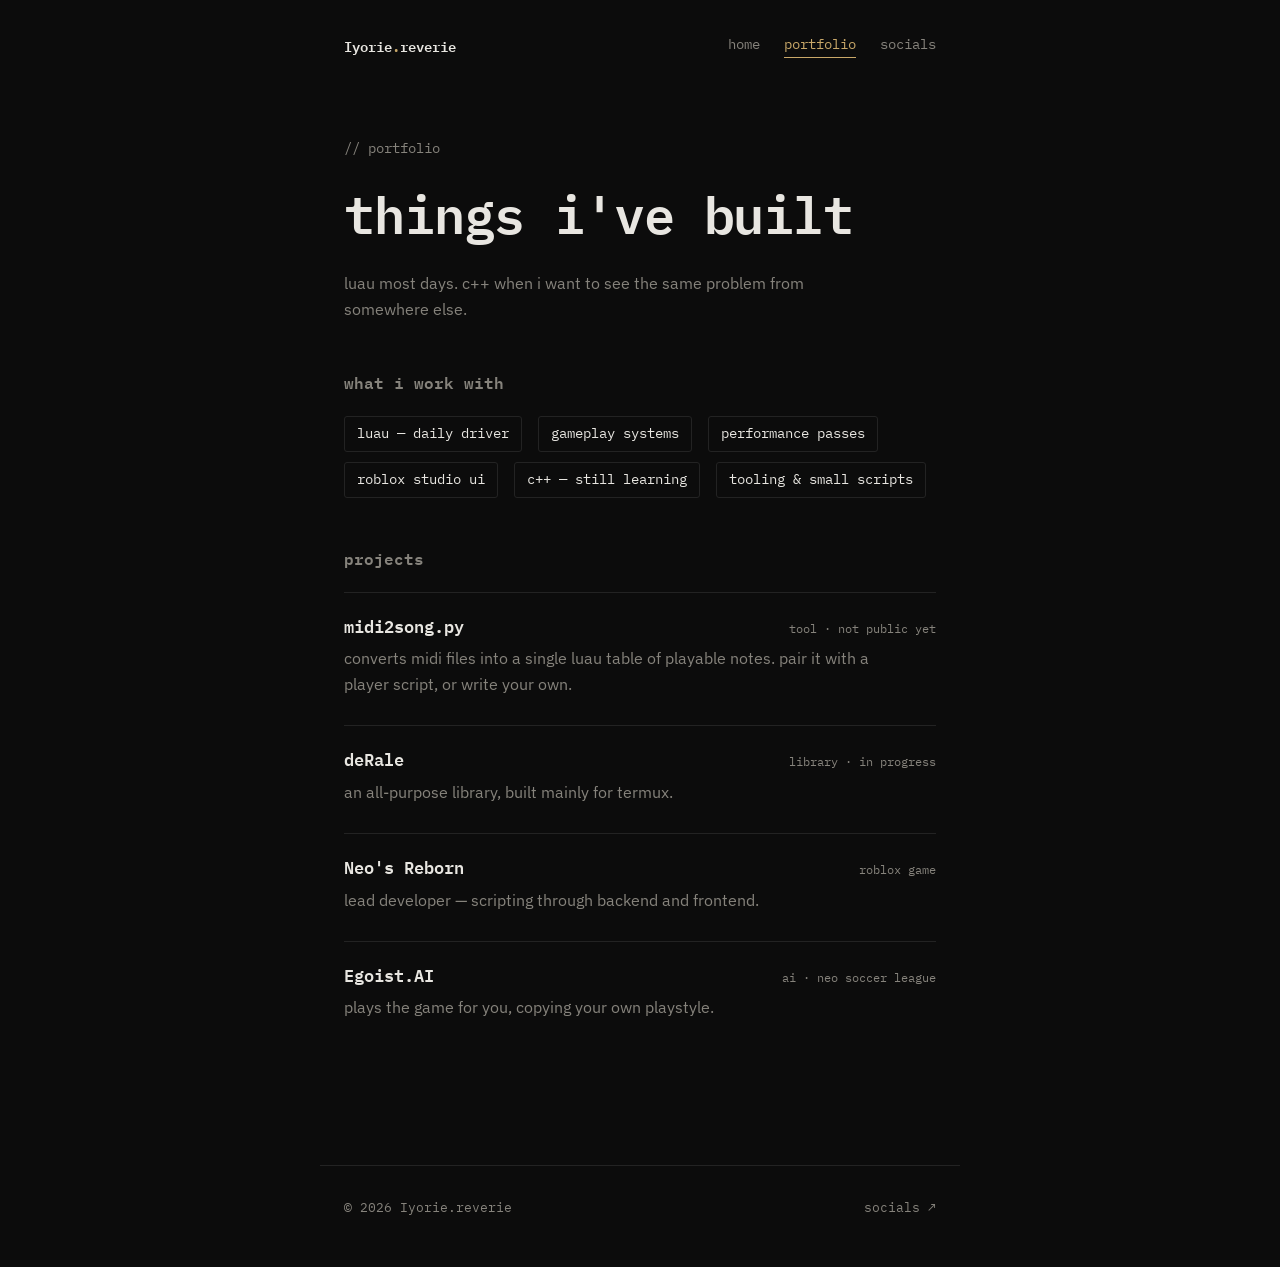
==== portfolio.html @ 6c244062 "Add files via upload" ====
<!DOCTYPE html>
<html lang="en">
<head>
<meta charset="UTF-8" />
<meta name="viewport" content="width=device-width, initial-scale=1" />
<meta name="theme-color" content="#0c0c0c" />
<title>portfolio — Iyorie.reverie</title>
<meta name="description" content="Projects and work from Iyorie.reverie — Luau, C++, and Roblox." />
<link rel="preconnect" href="https://fonts.googleapis.com">
<link rel="preconnect" href="https://fonts.gstatic.com" crossorigin>
<link href="https://fonts.googleapis.com/css2?family=IBM+Plex+Mono:wght@400;500;600;700&family=IBM+Plex+Sans:wght@400;500;600&display=swap" rel="stylesheet">
<link rel="stylesheet" href="style.css">
</head>
<body>

<header class="nav">
  <a class="brand" href="index.html">Iyorie<span class="dot">.</span>reverie</a>
  <nav class="nav-links" aria-label="primary">
    <a href="index.html">home</a>
    <a href="portfolio.html" aria-current="page">portfolio</a>
    <a href="socials.html">socials</a>
  </nav>
</header>

<main>
  <section class="page-head">
    <p class="eyebrow">// portfolio</p>
    <h1>things i've built</h1>
    <p class="lede">luau most days. c++ when i want to see the same problem from somewhere else.</p>
  </section>

  <section class="block">
    <h2>what i work with</h2>
    <ul class="tags">
      <li>luau — daily driver</li>
      <li>gameplay systems</li>
      <li>performance passes</li>
      <li>roblox studio ui</li>
      <li>c++ — still learning</li>
      <li>tooling &amp; small scripts</li>
    </ul>
  </section>

  <section class="block">
    <h2>projects</h2>
    <div class="project-list">

      <article class="project">
        <div class="project-head">
          <h3>midi2song.py</h3>
          <span class="tag">tool · not public yet</span>
        </div>
        <p>converts midi files into a single luau table of playable notes. pair it with a player script, or write your own.</p>
      </article>

      <article class="project">
        <div class="project-head">
          <h3>deRale</h3>
          <span class="tag">library · in progress</span>
        </div>
        <p>an all-purpose library, built mainly for termux.</p>
      </article>

      <article class="project">
        <div class="project-head">
          <h3>Neo's Reborn</h3>
          <span class="tag">roblox game</span>
        </div>
        <p>lead developer — scripting through backend and frontend.</p>
      </article>

      <article class="project">
        <div class="project-head">
          <h3>Egoist.AI</h3>
          <span class="tag">ai · neo soccer league</span>
        </div>
        <p>plays the game for you, copying your own playstyle.</p>
      </article>

    </div>
  </section>
</main>

<footer class="footer">
  <span>© 2026 Iyorie.reverie</span>
  <a href="socials.html">socials ↗</a>
</footer>

<script src="script.js"></script>
</body>
</html>
---- style.css ----
:root {
  --bg: #0c0c0c;
  --fg: #e8e6e1;
  --fg-dim: #86837c;
  --border: #232323;
  --accent: #c9a869;

  --font-mono: 'IBM Plex Mono', ui-monospace, 'SF Mono', monospace;
  --font-sans: 'IBM Plex Sans', system-ui, sans-serif;

  --w-content: 640px;
}

* {
  box-sizing: border-box;
}

html {
  color-scheme: dark;
}

body {
  margin: 0;
  background: var(--bg);
  color: var(--fg);
  font-family: var(--font-sans);
  font-size: 16px;
  line-height: 1.6;
  -webkit-font-smoothing: antialiased;
}

a {
  color: inherit;
  text-decoration: none;
}

::selection {
  background: var(--accent);
  color: var(--bg);
}

:focus-visible {
  outline: 2px solid var(--accent);
  outline-offset: 3px;
}

/* shared shell — every page centers the same column */

.nav, main, .footer {
  max-width: var(--w-content);
  margin-inline: auto;
  padding-inline: 1.5rem;
}

.nav {
  display: flex;
  align-items: center;
  justify-content: space-between;
  padding-top: 2rem;
  padding-bottom: 2rem;
  font-family: var(--font-mono);
  font-size: 0.9rem;
}

.brand {
  font-weight: 600;
}

.dot {
  color: var(--accent);
}

.nav-links {
  display: flex;
  gap: 1.5rem;
}

.nav-links a {
  color: var(--fg-dim);
  border-bottom: 1px solid transparent;
  padding-bottom: 2px;
  transition: color 0.15s ease, border-color 0.15s ease;
}

.nav-links a:hover {
  color: var(--fg);
}

.nav-links a[aria-current="page"] {
  color: var(--accent);
  border-color: var(--accent);
}

main {
  padding-top: 3rem;
  padding-bottom: 6rem;
}

/* the "// comment" eyebrow is the one signature move — reused everywhere,
   nowhere else does the design raise its voice */

.eyebrow {
  font-family: var(--font-mono);
  font-size: 0.85rem;
  color: var(--fg-dim);
  margin: 0 0 0.75rem;
}

h1 {
  font-family: var(--font-mono);
  font-size: clamp(2.25rem, 6vw, 3.25rem);
  font-weight: 600;
  letter-spacing: -0.02em;
  margin: 0 0 1rem;
}

.alt {
  font-family: var(--font-mono);
  color: var(--fg-dim);
  font-size: 0.95rem;
  margin: 0 0 1.5rem;
}

.bio, .lede {
  max-width: 52ch;
  margin: 0 0 2rem;
}

.lede {
  color: var(--fg-dim);
}

.links {
  display: flex;
  flex-wrap: wrap;
  gap: 2rem;
}

.links a {
  font-family: var(--font-mono);
  border-bottom: 1px solid transparent;
  padding-bottom: 2px;
  transition: color 0.15s ease, border-color 0.15s ease;
}

.links a:hover {
  color: var(--accent);
  border-color: var(--accent);
}

.arrow {
  display: inline-block;
  transition: transform 0.15s ease;
}

.links a:hover .arrow,
.contact-value:hover .arrow {
  transform: translate(2px, -2px);
}

.page-head {
  margin-bottom: 3rem;
}

.block {
  margin-bottom: 3rem;
}

.block h2 {
  font-family: var(--font-mono);
  font-size: 1rem;
  font-weight: 600;
  color: var(--fg-dim);
  margin: 0 0 1.25rem;
}

.tags {
  list-style: none;
  margin: 0;
  padding: 0;
  display: flex;
  flex-wrap: wrap;
  gap: 0.6rem 1rem;
}

.tags li {
  font-family: var(--font-mono);
  font-size: 0.85rem;
  padding: 0.4rem 0.75rem;
  border: 1px solid var(--border);
  border-radius: 3px;
}

.project-list {
  display: flex;
  flex-direction: column;
  gap: 1.75rem;
}

.project {
  border-top: 1px solid var(--border);
  padding-top: 1.25rem;
}

.project-head {
  display: flex;
  align-items: baseline;
  justify-content: space-between;
  gap: 1rem;
  margin-bottom: 0.4rem;
}

.project-head h3 {
  font-family: var(--font-mono);
  font-size: 1.05rem;
  font-weight: 600;
  margin: 0;
}

.tag {
  font-family: var(--font-mono);
  font-size: 0.75rem;
  color: var(--fg-dim);
  white-space: nowrap;
}

.project p {
  margin: 0;
  color: var(--fg-dim);
  max-width: 56ch;
}

.contact-list {
  display: flex;
  flex-direction: column;
}

.contact-row {
  display: flex;
  align-items: center;
  justify-content: space-between;
  padding: 1.1rem 0;
  border-top: 1px solid var(--border);
}

.contact-row:last-child {
  border-bottom: 1px solid var(--border);
}

.contact-label {
  font-family: var(--font-mono);
  color: var(--fg-dim);
  font-size: 0.9rem;
}

.contact-value {
  display: flex;
  align-items: center;
  gap: 0.6rem;
  background: none;
  border: none;
  padding: 0;
  font-family: var(--font-mono);
  font-size: 0.95rem;
  color: var(--fg);
  cursor: pointer;
  transition: color 0.15s ease;
}

.contact-value:hover {
  color: var(--accent);
}

.copy-label {
  font-size: 0.75rem;
  color: var(--fg-dim);
}

.footer {
  display: flex;
  align-items: center;
  justify-content: space-between;
  padding-top: 2rem;
  padding-bottom: 3rem;
  border-top: 1px solid var(--border);
  font-family: var(--font-mono);
  font-size: 0.8rem;
  color: var(--fg-dim);
}

.footer a {
  color: var(--fg-dim);
  transition: color 0.15s ease;
}

.footer a:hover {
  color: var(--accent);
}

@media (max-width: 640px) {
  .nav {
    padding-top: 1.5rem;
    padding-bottom: 1.5rem;
  }

  .nav-links {
    gap: 1rem;
  }

  main {
    padding-top: 2rem;
    padding-bottom: 4rem;
  }

  .project-head, .contact-row {
    flex-direction: column;
    align-items: flex-start;
    gap: 0.3rem;
  }
}

@media (prefers-reduced-motion: reduce) {
  * {
    transition: none !important;
  }
}
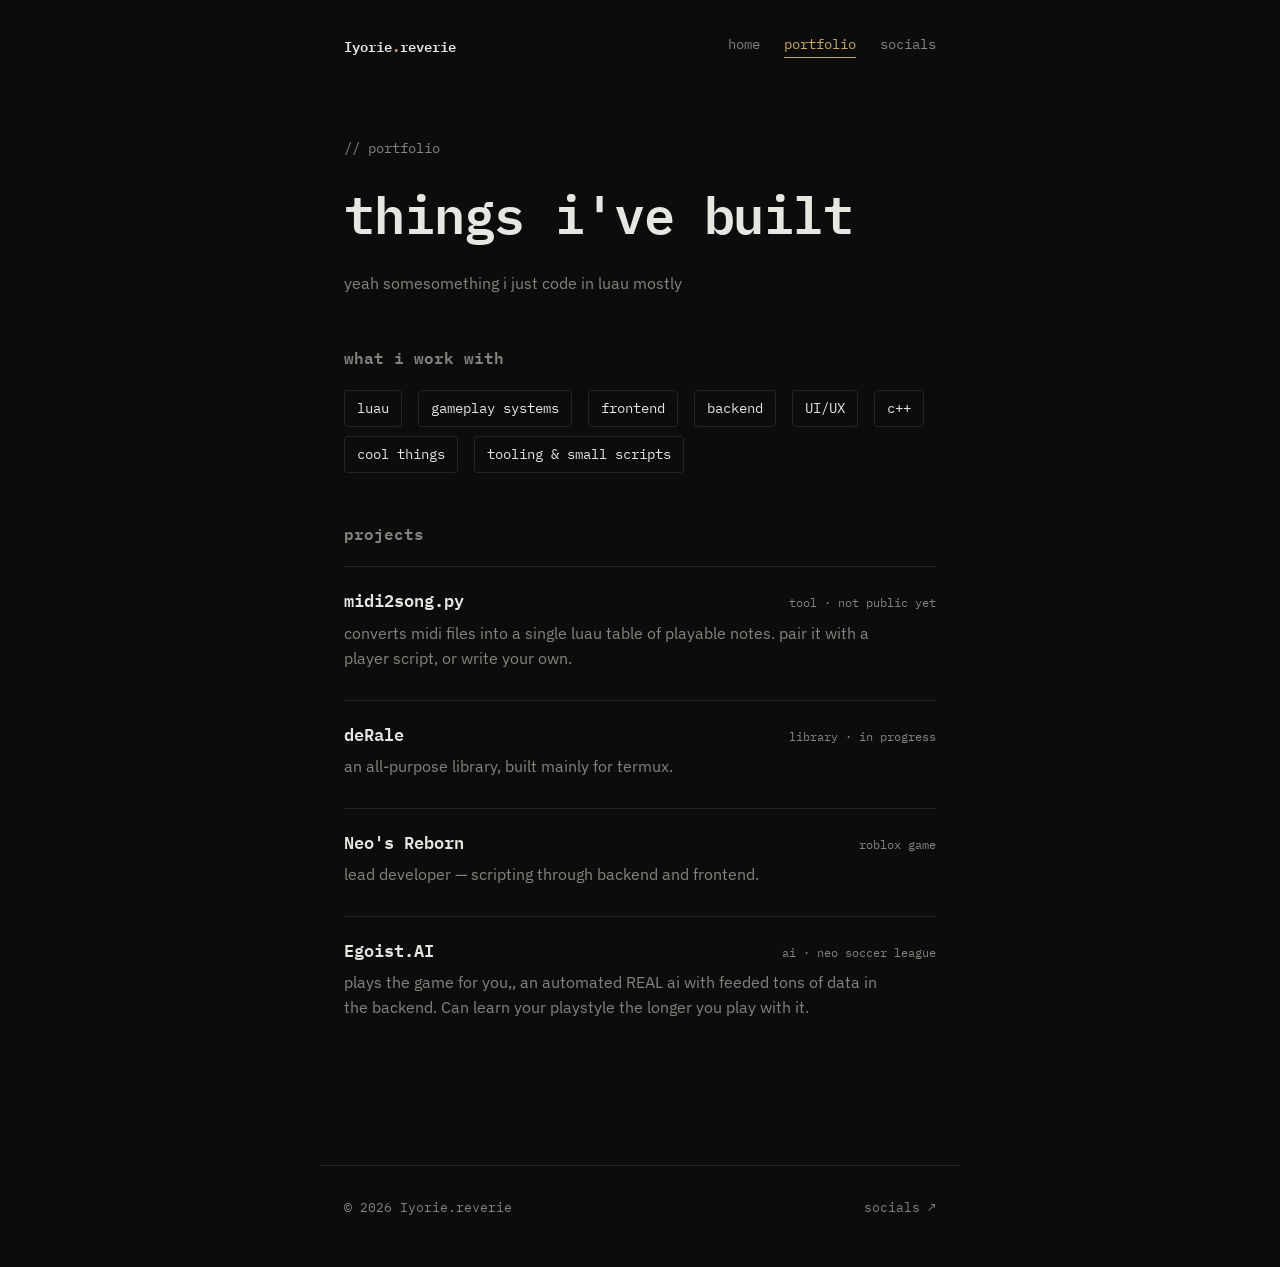
==== commit 1cad9270: "Update portfolio.html" ====
--- a/portfolio.html
+++ b/portfolio.html
@@ -5,7 +5,7 @@
 <meta name="viewport" content="width=device-width, initial-scale=1" />
 <meta name="theme-color" content="#0c0c0c" />
 <title>portfolio — Iyorie.reverie</title>
-<meta name="description" content="Projects and work from Iyorie.reverie — Luau, C++, and Roblox." />
+<meta name="description" content="Projects and work from Iyorie.reverie — Luau, C++, and JavaScript." />
 <link rel="preconnect" href="https://fonts.googleapis.com">
 <link rel="preconnect" href="https://fonts.gstatic.com" crossorigin>
 <link href="https://fonts.googleapis.com/css2?family=IBM+Plex+Mono:wght@400;500;600;700&family=IBM+Plex+Sans:wght@400;500;600&display=swap" rel="stylesheet">
@@ -26,17 +26,19 @@
   <section class="page-head">
     <p class="eyebrow">// portfolio</p>
     <h1>things i've built</h1>
-    <p class="lede">luau most days. c++ when i want to see the same problem from somewhere else.</p>
+    <p class="lede">yeah somesomething i just code in luau mostly</p>
   </section>
 
   <section class="block">
     <h2>what i work with</h2>
     <ul class="tags">
-      <li>luau — daily driver</li>
+      <li>luau</li>
       <li>gameplay systems</li>
-      <li>performance passes</li>
-      <li>roblox studio ui</li>
-      <li>c++ — still learning</li>
+      <li>frontend</li>
+      <li>backend</li>
+      <li>UI/UX</li>
+      <li>c++</li>
+      <li>cool things</li>
       <li>tooling &amp; small scripts</li>
     </ul>
   </section>
@@ -74,7 +76,7 @@
           <h3>Egoist.AI</h3>
           <span class="tag">ai · neo soccer league</span>
         </div>
-        <p>plays the game for you, copying your own playstyle.</p>
+        <p>plays the game for you,, an automated REAL ai with feeded tons of data in the backend. Can learn your playstyle the longer you play with it.</p>
       </article>
 
     </div>
